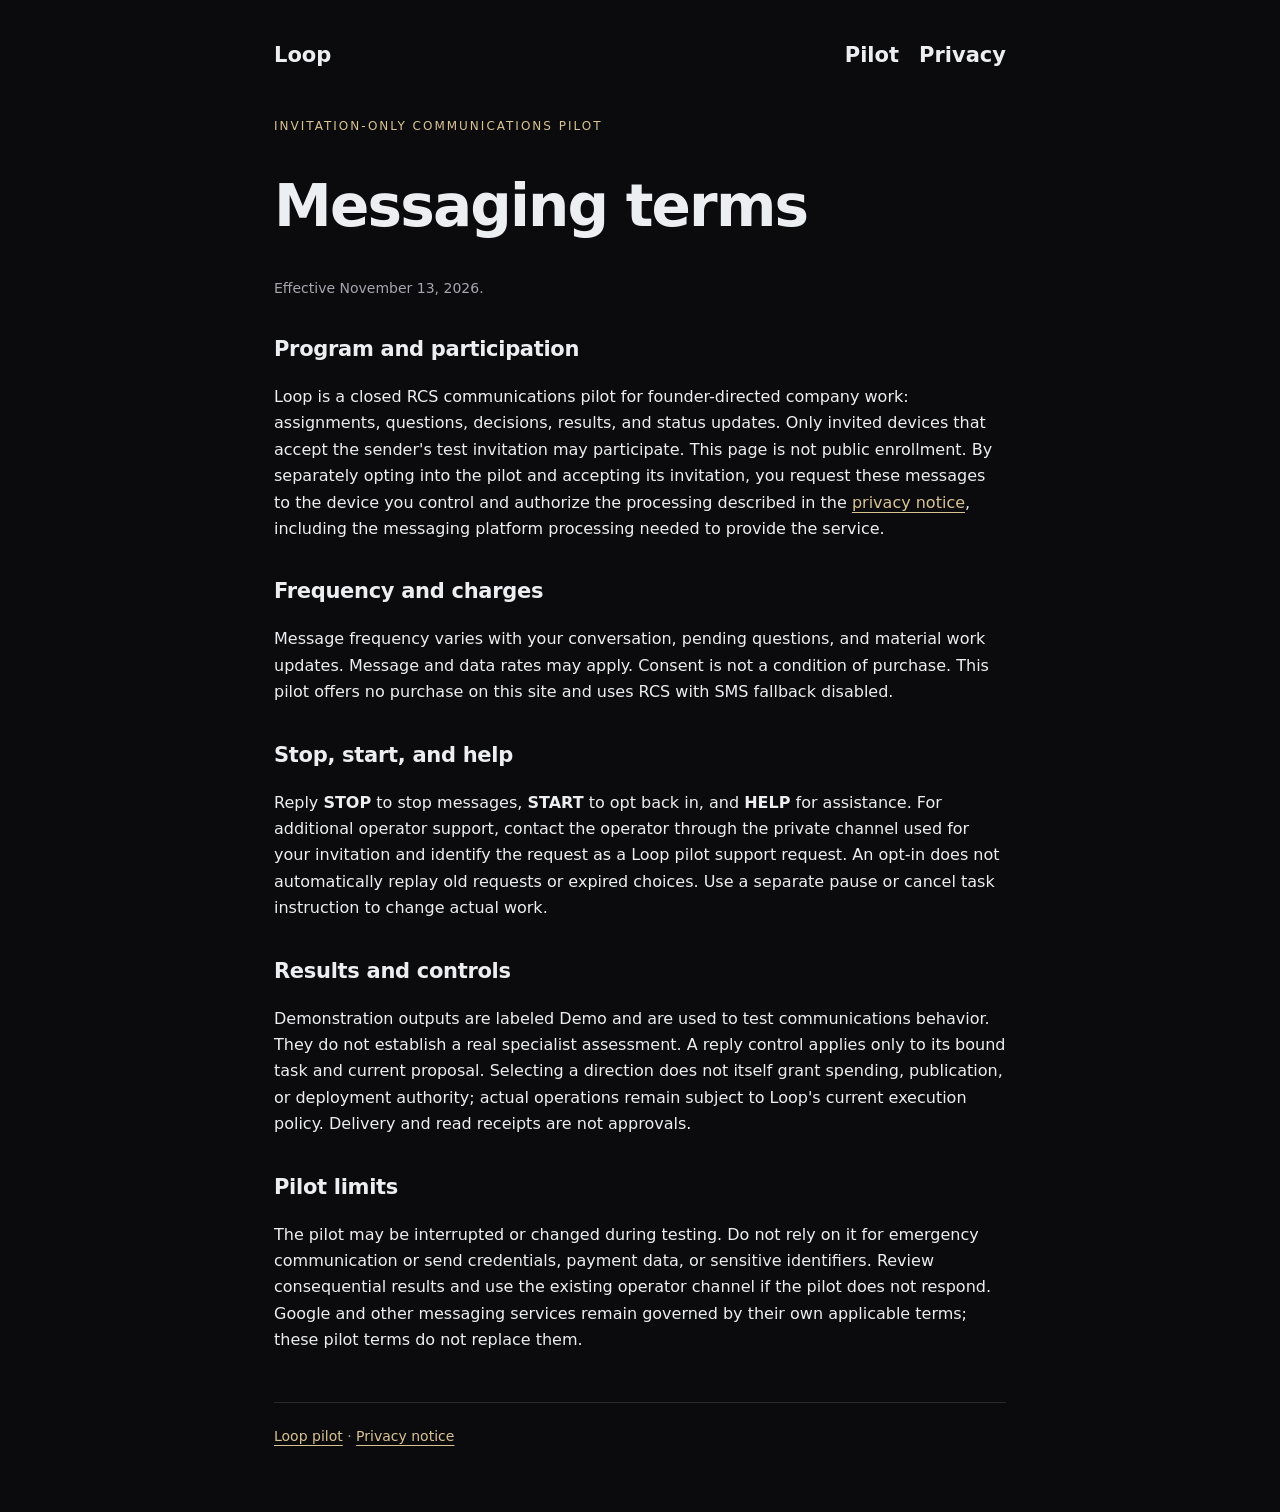
==== terms.html @ 975a12f2 "Add Loop closed-pilot profile assets and notices" ====
<!doctype html><html lang="en"><head><meta charset="utf-8"><meta name="viewport" content="width=device-width,initial-scale=1"><meta name="robots" content="noindex"><title>Loop · Pilot messaging terms</title><link rel="stylesheet" href="style.css"></head><body><header><a href="./">Loop</a><nav><a href="./">Pilot</a><a href="privacy.html">Privacy</a></nav></header><main><p class="eyebrow">Invitation-only communications pilot</p><h1>Messaging terms</h1><p class="muted">Effective November 13, 2026.</p><h2>Program and participation</h2><p>Loop is a closed RCS communications pilot for founder-directed company work: assignments, questions, decisions, results, and status updates. Only invited devices that accept the sender's test invitation may participate. This page is not public enrollment. By separately opting into the pilot and accepting its invitation, you request these messages to the device you control and authorize the processing described in the <a href="privacy.html">privacy notice</a>, including the messaging platform processing needed to provide the service.</p><h2>Frequency and charges</h2><p>Message frequency varies with your conversation, pending questions, and material work updates. Message and data rates may apply. Consent is not a condition of purchase. This pilot offers no purchase on this site and uses RCS with SMS fallback disabled.</p><h2>Stop, start, and help</h2><p>Reply <strong>STOP</strong> to stop messages, <strong>START</strong> to opt back in, and <strong>HELP</strong> for assistance. For additional operator support, contact the operator through the private channel used for your invitation and identify the request as a Loop pilot support request. An opt-in does not automatically replay old requests or expired choices. Use a separate pause or cancel task instruction to change actual work.</p><h2>Results and controls</h2><p>Demonstration outputs are labeled Demo and are used to test communications behavior. They do not establish a real specialist assessment. A reply control applies only to its bound task and current proposal. Selecting a direction does not itself grant spending, publication, or deployment authority; actual operations remain subject to Loop's current execution policy. Delivery and read receipts are not approvals.</p><h2>Pilot limits</h2><p>The pilot may be interrupted or changed during testing. Do not rely on it for emergency communication or send credentials, payment data, or sensitive identifiers. Review consequential results and use the existing operator channel if the pilot does not respond. Google and other messaging services remain governed by their own applicable terms; these pilot terms do not replace them.</p></main><footer><a href="./">Loop pilot</a> · <a href="privacy.html">Privacy notice</a></footer></body></html>
---- style.css ----
:root{color-scheme:dark;font-family:system-ui,-apple-system,BlinkMacSystemFont,sans-serif;color:#edeef2;background:#0b0b0e}*{box-sizing:border-box}body{max-width:780px;margin:auto;padding:38px 24px 64px;line-height:1.65}header{display:flex;gap:12px;align-items:center;margin-bottom:44px}header img{width:44px;height:44px}header a{color:#edeef2;font-weight:650;font-size:21px;text-decoration:none}nav{margin-left:auto;display:flex;gap:20px;font-size:14px}a{color:#d8c393;text-underline-offset:4px}h1{font-size:clamp(36px,6vw,58px);letter-spacing:-1.8px;line-height:1.08;max-width:700px}h2{font-size:21px;letter-spacing:-.3px;margin-top:32px}.eyebrow{color:#d8c393;text-transform:uppercase;letter-spacing:2px;font-size:12px}.lede{font-size:21px;color:#c9c9cf;max-width:650px}.muted,footer{color:#a5a6ae;font-size:14px}.hero{width:100%;height:auto;border:1px solid #29292f;border-radius:14px;margin:12px 0 25px}.note{border-left:2px solid #d8c393;padding:4px 0 4px 20px;margin:30px 0}footer{border-top:1px solid #29292f;margin-top:48px;padding-top:22px}@media(max-width:450px){body{padding:24px 20px 44px}nav{gap:12px}header{margin-bottom:32px}.lede{font-size:19px}}
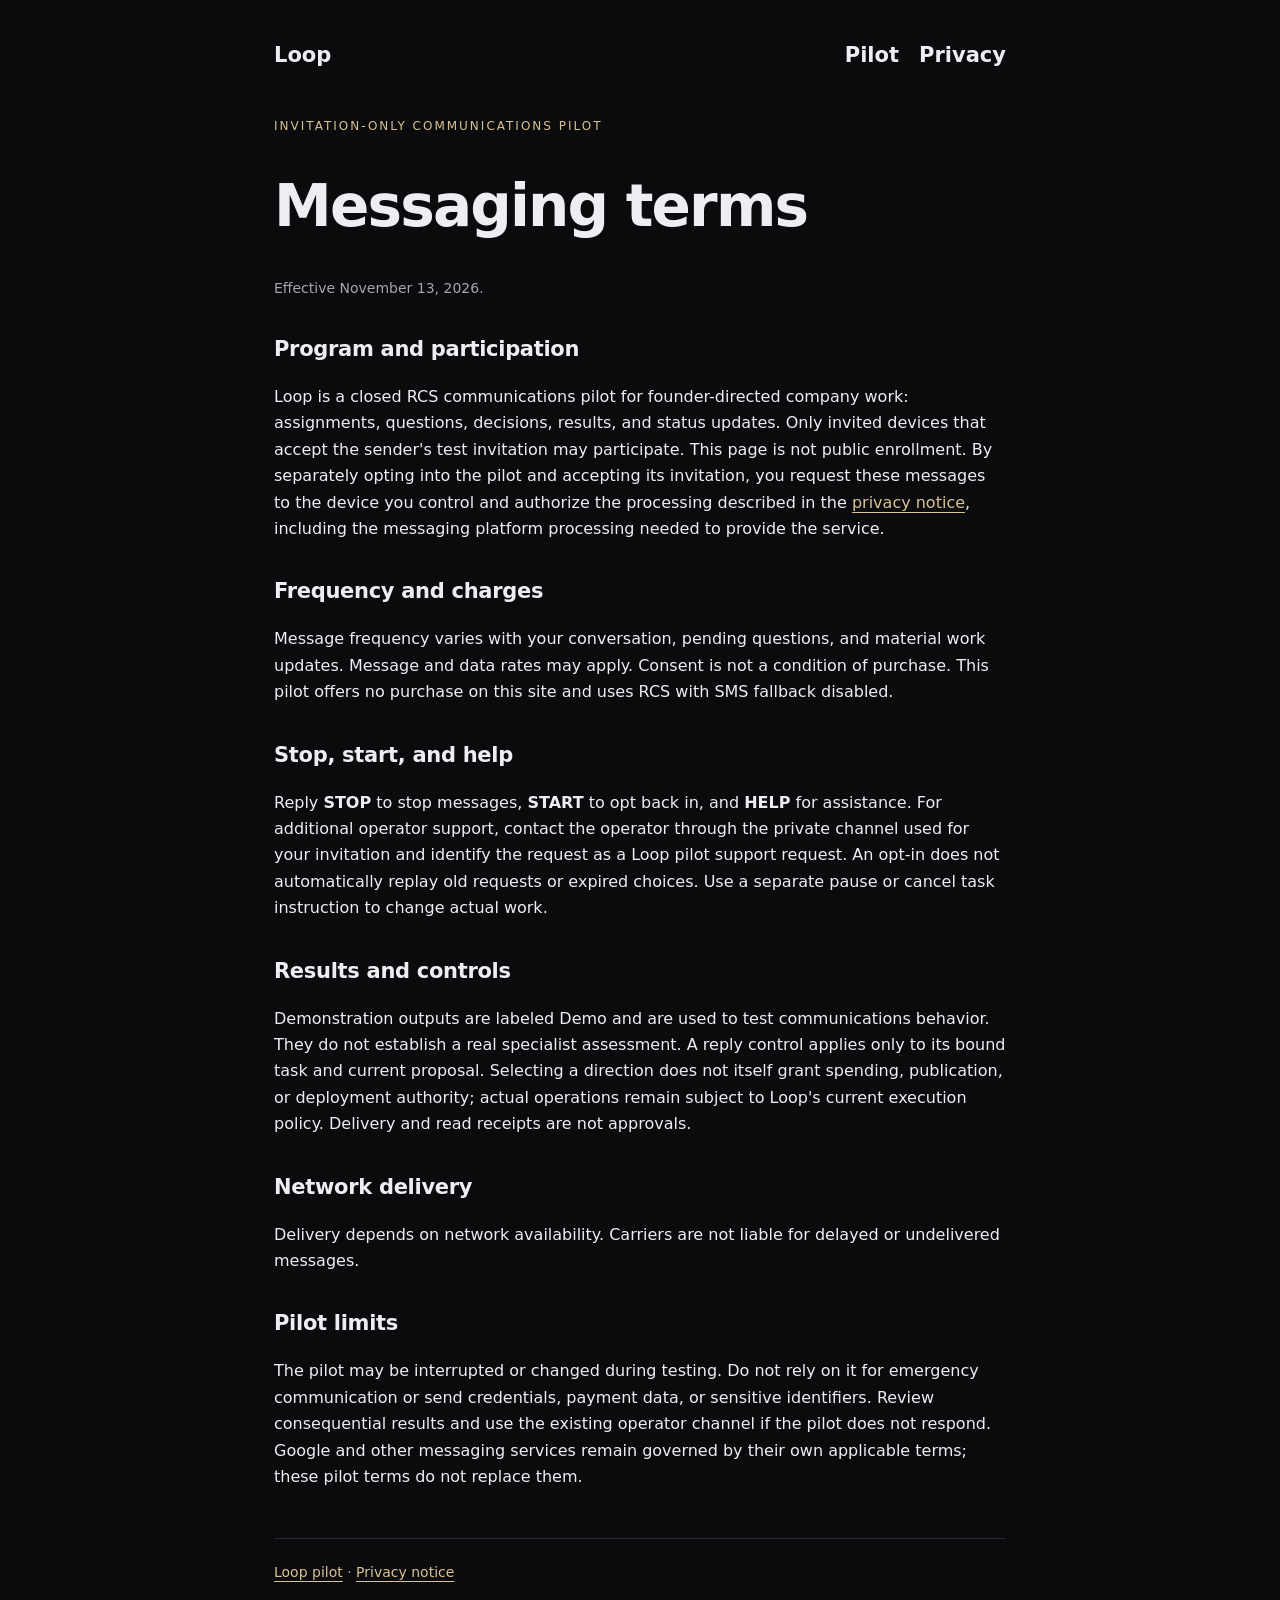
==== commit 70df6ef8: "Clarify pilot messaging disclosures and network delivery" ====
--- a/terms.html
+++ b/terms.html
@@ -1 +1 @@
-<!doctype html><html lang="en"><head><meta charset="utf-8"><meta name="viewport" content="width=device-width,initial-scale=1"><meta name="robots" content="noindex"><title>Loop · Pilot messaging terms</title><link rel="stylesheet" href="style.css"></head><body><header><a href="./">Loop</a><nav><a href="./">Pilot</a><a href="privacy.html">Privacy</a></nav></header><main><p class="eyebrow">Invitation-only communications pilot</p><h1>Messaging terms</h1><p class="muted">Effective November 13, 2026.</p><h2>Program and participation</h2><p>Loop is a closed RCS communications pilot for founder-directed company work: assignments, questions, decisions, results, and status updates. Only invited devices that accept the sender's test invitation may participate. This page is not public enrollment. By separately opting into the pilot and accepting its invitation, you request these messages to the device you control and authorize the processing described in the <a href="privacy.html">privacy notice</a>, including the messaging platform processing needed to provide the service.</p><h2>Frequency and charges</h2><p>Message frequency varies with your conversation, pending questions, and material work updates. Message and data rates may apply. Consent is not a condition of purchase. This pilot offers no purchase on this site and uses RCS with SMS fallback disabled.</p><h2>Stop, start, and help</h2><p>Reply <strong>STOP</strong> to stop messages, <strong>START</strong> to opt back in, and <strong>HELP</strong> for assistance. For additional operator support, contact the operator through the private channel used for your invitation and identify the request as a Loop pilot support request. An opt-in does not automatically replay old requests or expired choices. Use a separate pause or cancel task instruction to change actual work.</p><h2>Results and controls</h2><p>Demonstration outputs are labeled Demo and are used to test communications behavior. They do not establish a real specialist assessment. A reply control applies only to its bound task and current proposal. Selecting a direction does not itself grant spending, publication, or deployment authority; actual operations remain subject to Loop's current execution policy. Delivery and read receipts are not approvals.</p><h2>Pilot limits</h2><p>The pilot may be interrupted or changed during testing. Do not rely on it for emergency communication or send credentials, payment data, or sensitive identifiers. Review consequential results and use the existing operator channel if the pilot does not respond. Google and other messaging services remain governed by their own applicable terms; these pilot terms do not replace them.</p></main><footer><a href="./">Loop pilot</a> · <a href="privacy.html">Privacy notice</a></footer></body></html>
+<!doctype html><html lang="en"><head><meta charset="utf-8"><meta name="viewport" content="width=device-width,initial-scale=1"><meta name="robots" content="noindex"><title>Loop · Pilot messaging terms</title><link rel="stylesheet" href="style.css"></head><body><header><a href="./">Loop</a><nav><a href="./">Pilot</a><a href="privacy.html">Privacy</a></nav></header><main><p class="eyebrow">Invitation-only communications pilot</p><h1>Messaging terms</h1><p class="muted">Effective November 13, 2026.</p><h2>Program and participation</h2><p>Loop is a closed RCS communications pilot for founder-directed company work: assignments, questions, decisions, results, and status updates. Only invited devices that accept the sender's test invitation may participate. This page is not public enrollment. By separately opting into the pilot and accepting its invitation, you request these messages to the device you control and authorize the processing described in the <a href="privacy.html">privacy notice</a>, including the messaging platform processing needed to provide the service.</p><h2>Frequency and charges</h2><p>Message frequency varies with your conversation, pending questions, and material work updates. Message and data rates may apply. Consent is not a condition of purchase. This pilot offers no purchase on this site and uses RCS with SMS fallback disabled.</p><h2>Stop, start, and help</h2><p>Reply <strong>STOP</strong> to stop messages, <strong>START</strong> to opt back in, and <strong>HELP</strong> for assistance. For additional operator support, contact the operator through the private channel used for your invitation and identify the request as a Loop pilot support request. An opt-in does not automatically replay old requests or expired choices. Use a separate pause or cancel task instruction to change actual work.</p><h2>Results and controls</h2><p>Demonstration outputs are labeled Demo and are used to test communications behavior. They do not establish a real specialist assessment. A reply control applies only to its bound task and current proposal. Selecting a direction does not itself grant spending, publication, or deployment authority; actual operations remain subject to Loop's current execution policy. Delivery and read receipts are not approvals.</p><h2>Network delivery</h2><p>Delivery depends on network availability. Carriers are not liable for delayed or undelivered messages.</p><h2>Pilot limits</h2><p>The pilot may be interrupted or changed during testing. Do not rely on it for emergency communication or send credentials, payment data, or sensitive identifiers. Review consequential results and use the existing operator channel if the pilot does not respond. Google and other messaging services remain governed by their own applicable terms; these pilot terms do not replace them.</p></main><footer><a href="./">Loop pilot</a> · <a href="privacy.html">Privacy notice</a></footer></body></html>
